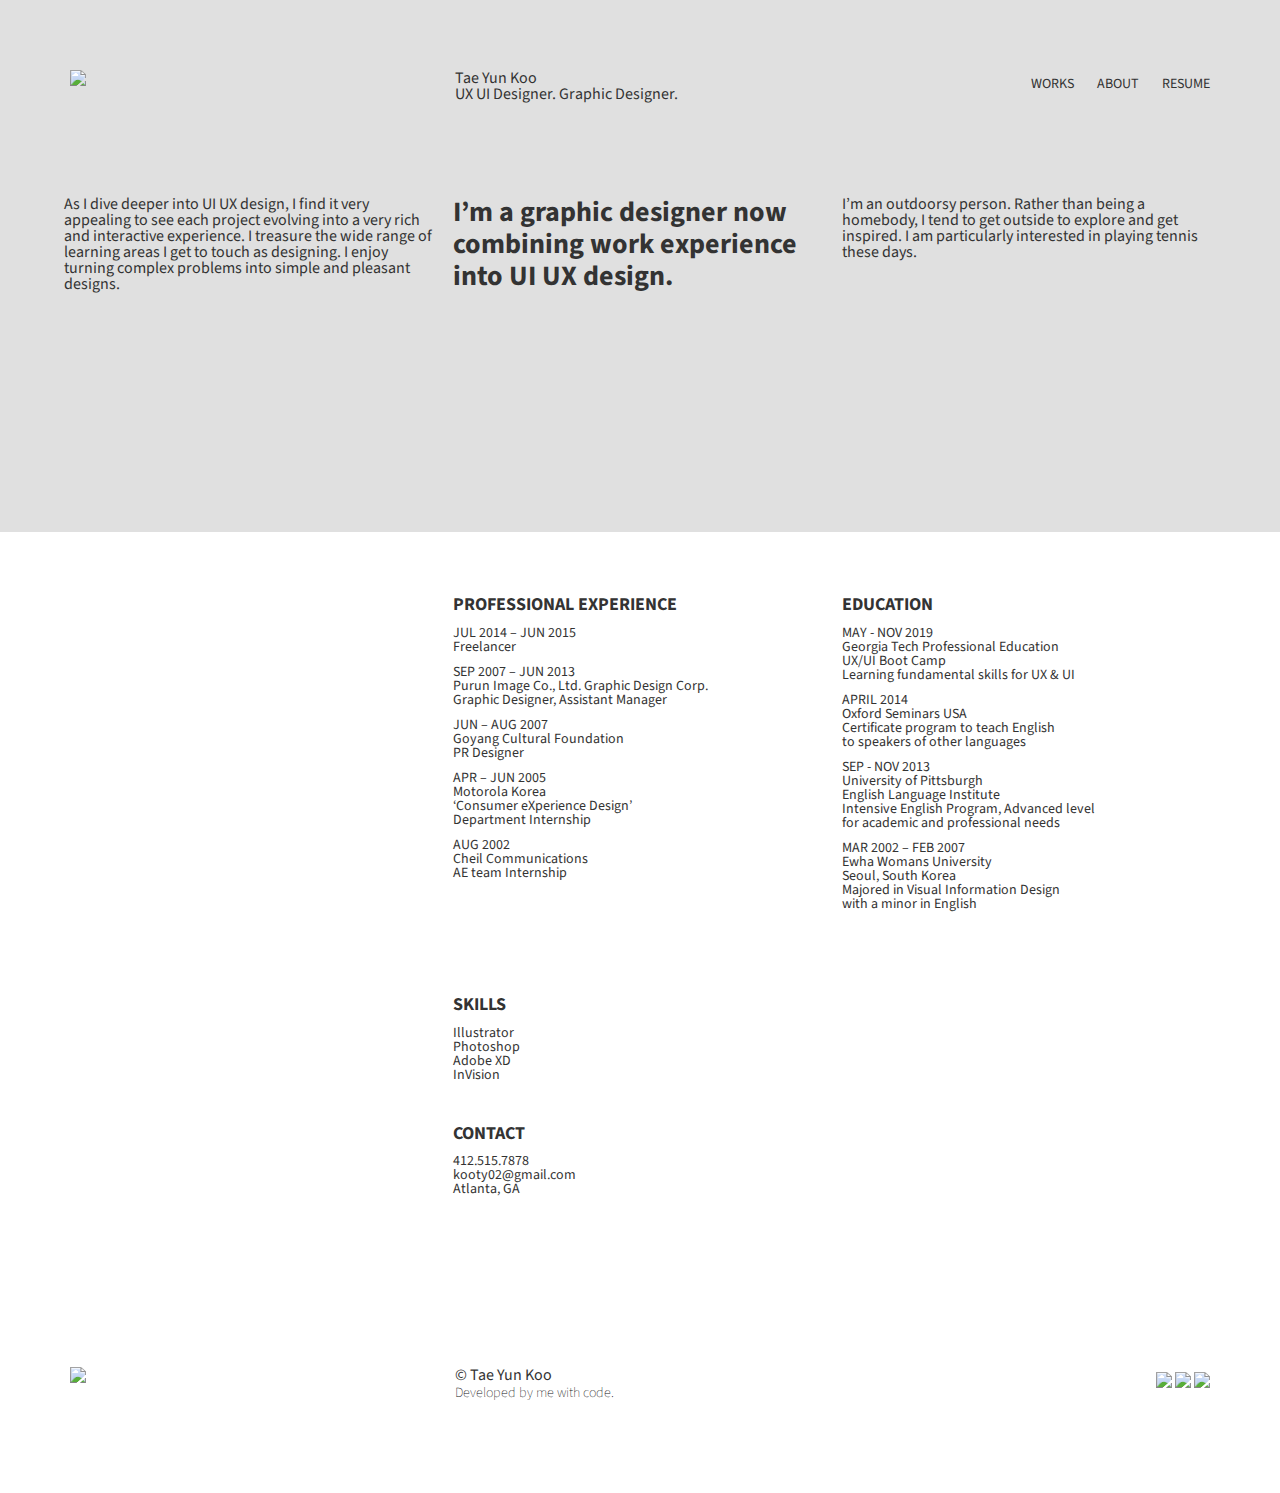
==== about.html @ f3b2bc81 "Add about page" ====
<!DOCTYPE html>
<html>
<meta name="viewport" content="width=device-width, initial-scale=1.0">

<head>
  <link rel="stylesheet" href="css/reset.css">
  <link href="https://fonts.googleapis.com/css?family=Source+Sans+Pro&display=swap" rel="stylesheet">
  <link href="css/style.css" rel="stylesheet" type="text/css">
  <title>Tae Yun Koo</title>
</head>

<body>
  <!--Background-->
  <div class="background"> </div>

  <!--Navigation Grid-->
  <section id="navigationGrid">
    <img id="logo" src="img/taeyunkoo_logo.png">
    <div id="name">
      Tae Yun Koo<br>
      UX UI Designer. Graphic Designer.
    </div>
    <div id="icons">
      <ul>
        <li><a class="cool-link" href="#works">WORKS</a></li>
        <li><a class="cool-link" href="#">ABOUT</a></li>
        <li><a class="cool-link" href="#">RESUME</a></li>
      </ul>
    </div>
    </div>
  </section>


  <!--About Me-->
  <section id="categoryGrid">
    <div id="empty" class="categoryGridArea">
    </div>
    <div id="role" class="categoryGridArea">
      <h1>I’m a graphic designer now combining work experience into UI UX design.</h1>
    </div>
    <div id="words1" class="categoryGridArea">
      <h3>As I dive deeper into UI UX design, I find it very appealing to see each project evolving into a very rich and
        interactive experience. I treasure the wide range of learning areas I get to touch as designing. I enjoy turning
        complex problems into simple and pleasant designs.</h3>
    </div>
    <div id="words2" class="categoryGridArea">
      <h3>I’m an outdoorsy person. Rather than being a homebody, I tend to get outside to explore and get inspired. I am
        particularly interested in playing tennis these days.</h3>
    </div>
    <div id="experience" class="categoryGridArea">
      <ul>
        <h2>PROFESSIONAL EXPERIENCE</h2>
        <li>JUL 2014 – JUN 2015<br>
          <h3>Freelancer</h3>
        </li>
        <li>SEP 2007 – JUN 2013<br>
          Purun Image Co., Ltd. Graphic Design Corp.<br>
          <h3>Graphic Designer, Assistant Manager</h3>
        </li>
        <li>JUN – AUG 2007<br>
          Goyang Cultural Foundation<br>
          <h3>PR Designer</h3>
        </li>
        <li>APR – JUN 2005<br>
          Motorola Korea<br>
          <h3>‘Consumer eXperience Design’<br>
            Department Internship</h3>
        </li>
        <li>AUG 2002<br>
          Cheil Communications<br>
          <h3>AE team Internship</h3>
        </li>
      </ul>
    </div>
    <div id="education" class="categoryGridArea">
      <ul>
        <h2>EDUCATION</h2>
        <li>MAY - NOV 2019<br>
          <h3>Georgia Tech Professional Education</h3>
          UX/UI Boot Camp<br>
          Learning fundamental skills for UX & UI
        </li>
        <li>APRIL 2014<br>
          <h3>Oxford Seminars USA</h3>
          Certificate program to teach English<br>
          to speakers of other languages
        </li>
        <li>SEP - NOV 2013<br>
          <h3>University of Pittsburgh<br>
            English Language Institute</h3>
          Intensive English Program, Advanced level<br>
          for academic and professional needs
        </li>
        <li>MAR 2002 – FEB 2007<br>
          <h3>Ewha Womans University</h3> Seoul, South Korea<br>
          Majored in Visual Information Design<br>
          with a minor in English
        </li>
      </ul>
    </div>
    <div id="skills" class="categoryGridArea">
      <ul>
        <h2>SKILLS</h2>
        <li>Illustrator<br>
          Photoshop<br>
          Adobe XD<br>
          InVision</li><br><br>
        <h2>CONTACT</h2>
        <li>412.515.7878</br>
          kooty02@gmail.com</br>
          Atlanta, GA</li</br>
        </ul>
        </div>
        </section>


<!--Footer-->
<section id="navigationGrid">
  <img id="logo" src="img/taeyunkoo_logo.png">
  <div id="name">
    © Tae Yun Koo<br>
    <h4>Developed by me with code.</h4>
  </div>
  <div id="icons">
    <ul>
      <li><img id="Linkedin" href="#" src="img/LinkedinLogo.png"></li>
      <li><img id="Indeed" href="#" src="img/IndeedLogo.png"></li>
      <li><img id="Email" shref="#" src="img/EmailLogo.png"></li>
    </ul>
  </div>
  </div>
</section>
</body>
</html>
---- css/style.css ----
body {
  font-family: 'Source Sans Pro', sans-serif;
  color: #333333;
}

/* Typography CSS */
p {
  font-size: 14px;
  color: #111;
}
#role p {
  font-size: 20px;
  line-height: 28px;
}
#words p {
  font-size: 16px;
  line-height: 20px;
}
h1 {
  font-size: 28px;
  font-weight: bolder;
  line-height: 32px;
}
h2 {
  font-size: 18px;
  font-weight: bolder;
}
h4 {
  font-size: 14px;
  line-height: 21px;
  font-weight: 200;
  color: #111;
}

.subHeading {
  margin: 0px 5.5%;
  height: 20px;
}

/* List Style */
ul {
  list-style-type: none;
  margin: 0;
  padding: 0;
}

li {
font-size: 14px;
margin: 0.8em 0;
}

/* Background */
.background {
  position: absolute;
  width: 100%;
  height: 532px;
  background-color: #E0E0E0;
  margin: -5.5% 0;
}

/* Navigation Grid */
#navigationGrid {
  position: relative;
  z-index: 50;
  display: flex;
  flex-direction: row;
  margin: 5.5% 5.5% 7.5% 5.5%;
  display: grid;
  grid-column-gap: 15px;
  grid-template-rows: 30px;
  grid-template-columns: 1fr 1fr 1fr;
  grid-template-areas:
  "logo name icons";
}
#logo {
  grid-area: logo;
  height: 30px;
}
#name {
  grid-area: name;
}
#icons {
  grid-area: icons;
  display: flex;
  justify-content: flex-end;
  align-items: center;
  list-style-type: none;
}
#icons li {
  text-decoration: none;
  cursor: pointer;
  display: inline-block;
  vertical-align: middle;
}

/* Links CSS */
.cool-link {
  display: inline-block;
  color: #333333;
  text-decoration: none;
  margin: 0px 0px 0px 20px;
}

.cool-link::after {
  content: '';
  display: block;
  width: 0;
  height: 1px;
  margin: 2px 0px 0px 0px;
  background: #333333;
  transition: width .3s;
}

.cool-link:hover::after {
  width: 100%;
  transition: width .3s;
}


/* Category Grid CSS */
#categoryGrid {
  position: relative;
  z-index: 100;
  margin: 0px 5%;
  display: grid;
  grid-column-gap: 15px;
  grid-template-rows: 400px 400px 300px;
  grid-template-columns: 1fr 1fr 1fr;
  grid-template-areas:
  "picture role words"
  "empty experience education"
  "empty skills contact";
}

#picture {
  grid-area: picture;
}
#role {
  grid-area: role;
}
#words {
  grid-area: words;
}
#empty {
  grid-area: empty;
}
#experience {
  grid-area: experience;
}
#education {
  grid-area: education;
}
#skills {
  grid-area: skills;
}
#contact {
  grid-area: contact;
}

.categoryGridArea {
  background-repeat: no-repeat;
  margin: 0px;
  display: grid;
  align-content: top;
}

.categoryGridArea2 {
  margin: 80px 0px 0px 0px;
  display: grid;
  align-content: top;
}

.categoryGridArea3 {
  margin: 0px 0px 0px -160px; 
  display: grid;
  align-content: end;
}

.categoryGridArea4 {
  background-repeat: no-repeat;
  margin: -90px 0px 0px 0px;
  display: grid;
  align-content: top;
}


/* Portfolio Elements */
.works {
  margin: 0px 5.5%;
}

.triangle {
  position: absolute;
  bottom: 72px;
  right: 0px;
  border-left: 40px;
  border-bottom: 40px;
  border-color: white transparent;
  border-style: solid;
  z-index: 50;
}

figure img {
  background-size: cover;
  width: 100%;
  float: left;
}


/* Portfolio Hover */
figure:hover {
	opacity: 1;
}
.hover01 figure img {
  object-fit: cover;
	filter: grayscale(80%);
	transition: .3s ease-in-out;
}
.hover01 figure:hover img {
	filter: grayscale(0);
}


/* Portfolio Grid */
#portfolio {
  object-fit: cover;
  position: relative;
  margin: 5.5%;
  display: grid;
  grid-column-gap: 20px;
  grid-template-rows: 360px 360px 360px 360px;
  grid-template-columns: 1fr 1fr 1fr;
  grid-template-areas:
  "bookcases bookcases bookcases"
  "bedroom bedroom bedroom"
  "desk couches couches"
  "desk patio patio";
}

#bookcases {
  grid-area: bookcases;
}
#couches {
  grid-area: couches;
}
#bedroom {
  grid-area: bedroom;
}
#desk {
  grid-area: desk;
}
#patio {
  grid-area: patio;
}

.portfolioGridArea {
  background-color: green;
  position: relative;
  cursor: pointer;
  display: grid;
  align-items: center;
  align-content: end;
  overflow: hidden;
  width: 100%;
  height: auto;
}

/* Heading Grid */
.headingGridArea {
  background-color: white;
  padding-top: 12px;
  display: grid;
  grid-column-gap: 15px;
  grid-template-rows: 60px;
  grid-template-columns: 1fr 1fr 1fr;
  grid-template-areas:
  "project details details";
}

#project {
  grid-area: project;
}

#details {
  grid-area: details;
  color: #b3b3b3;
}

/* Images */
#me {
  background-size: auto;
  opacity: 0.6;
  display: grid;
  max-width: 100%;
  height: auto;
  float: left;
  object-fit: cover;
  }

#whiteLine {
  display: inline-block;
  margin: -160px 0px 0px 0px; 
}


#blackLine {
  position: top-left;
  display: inline-block;
  margin: 20px 0px 0px -70px; 

}

#role img {
  position: top-left;
}

#finalWork img {
  background-size: auto;
  display: grid;
  max-width: 100%;
  height: auto;
}

/* Project Hero CSS */
#projectGrid {
  position: relative;
  top: 170px;
  z-index: 100;
  margin: 0px 5%;
  display: grid;
  grid-column-gap: 15px;
  grid-template-rows: 100px 150px 150px;
  grid-template-columns: 1fr 1fr 1fr;
  grid-template-areas:
  "projectSummary projectSummary projectSummary"
  "projectName myRole desktopImg"
  "time team desktopImg";
}

#projectName {
  grid-area: projectName;
}
#myRole {
  grid-area: myRole;
}
#time {
  grid-area: time;
}
#team {
  grid-area: team;
}
#projectSummary {
  grid-area: projectSummary;
}
#empty {
  grid-area: empty;
}
#desktopImg {
  grid-area: desktopImg;
}


.categoryGridArea {
  background-repeat: no-repeat;
  margin: 0px;
  display: grid;
  align-content: top;
}

.categoryGridArea5 {
  background-repeat: no-repeat;
  margin: 0px 0px 0px 0px;
  display: grid;
  align-content: center;
}

.categoryGridArea2 {
  margin: 80px 0px 0px 0px;
  display: grid;
  align-content: top;
}

.categoryGridArea3 {
  margin: 0px 0px 0px -160px; 
  display: grid;
  align-content: end;
}

/* 2nd Navigation Testing
#greyLine {
  border-bottom: solid 2px #F5F5F5;
  height: 80px;
  background-color: white;
  display: block;
}
 */


/* Footer */
.footer {
  position: absolute;
  display: flex;
  align-items: right;
  justify-content: flex-end;
  margin: 5.5%;
}

#footer img {
  cursor: pointer;
  text-decoration: none;
  margin: 0px 2px;
}

#Linkedin {
  height: 15px;
}
#Indeed {
  height: 18px;
}
#Email {
  height: 12px;
}


/* Responsive Code */
@media only screen and (max-width: 1600px) {
}

@media only screen and (max-width: 600px) {
  #words {
    margin: 5px;
  }
  #blackLine {
    margin: 0px -26px;
  }

  #name {
    display: none;
  }

  #navigationGrid {
    grid-template-rows: 30px;
    grid-template-columns: 1fr 1fr;
    grid-template-areas:
    "logo icons";
  }

  .hover01 figure img {
    object-fit: cover;
    width: 600px;
    height: auto;
    text-align: center;
  }

  #categoryGrid {
    grid-template-rows: 420px 240px 30px 20px 360px 390px 130px 300px;
    grid-template-columns: 1fr;
    grid-template-areas:
      "picture"
      "role"
      "words"
      "empty"
      "experience"
      "education"
      "skills"
      "contact";
  }

  #portfolio {
    grid-template-rows: 300px 300px 300px 300px 300px;
    grid-template-columns: 1fr;
    grid-template-areas:
      "bookcases"
      "bedroom"
      "couches"
      "desk"
      "patio";
  }

  #heading {
    grid-template-rows: 25px 60px;
    grid-template-columns: 1fr;
    grid-template-areas:
    "project"
    "details";
  }
  
#projectGrid {
  grid-template-rows: 300px 300px 300px 300px 300px 300px;
  grid-template-columns: 1fr;
  grid-template-areas:
    "projectName"
    "myRole"
    "time"
    "team"
    "projectSummary"
    "desktopImg";
}
}
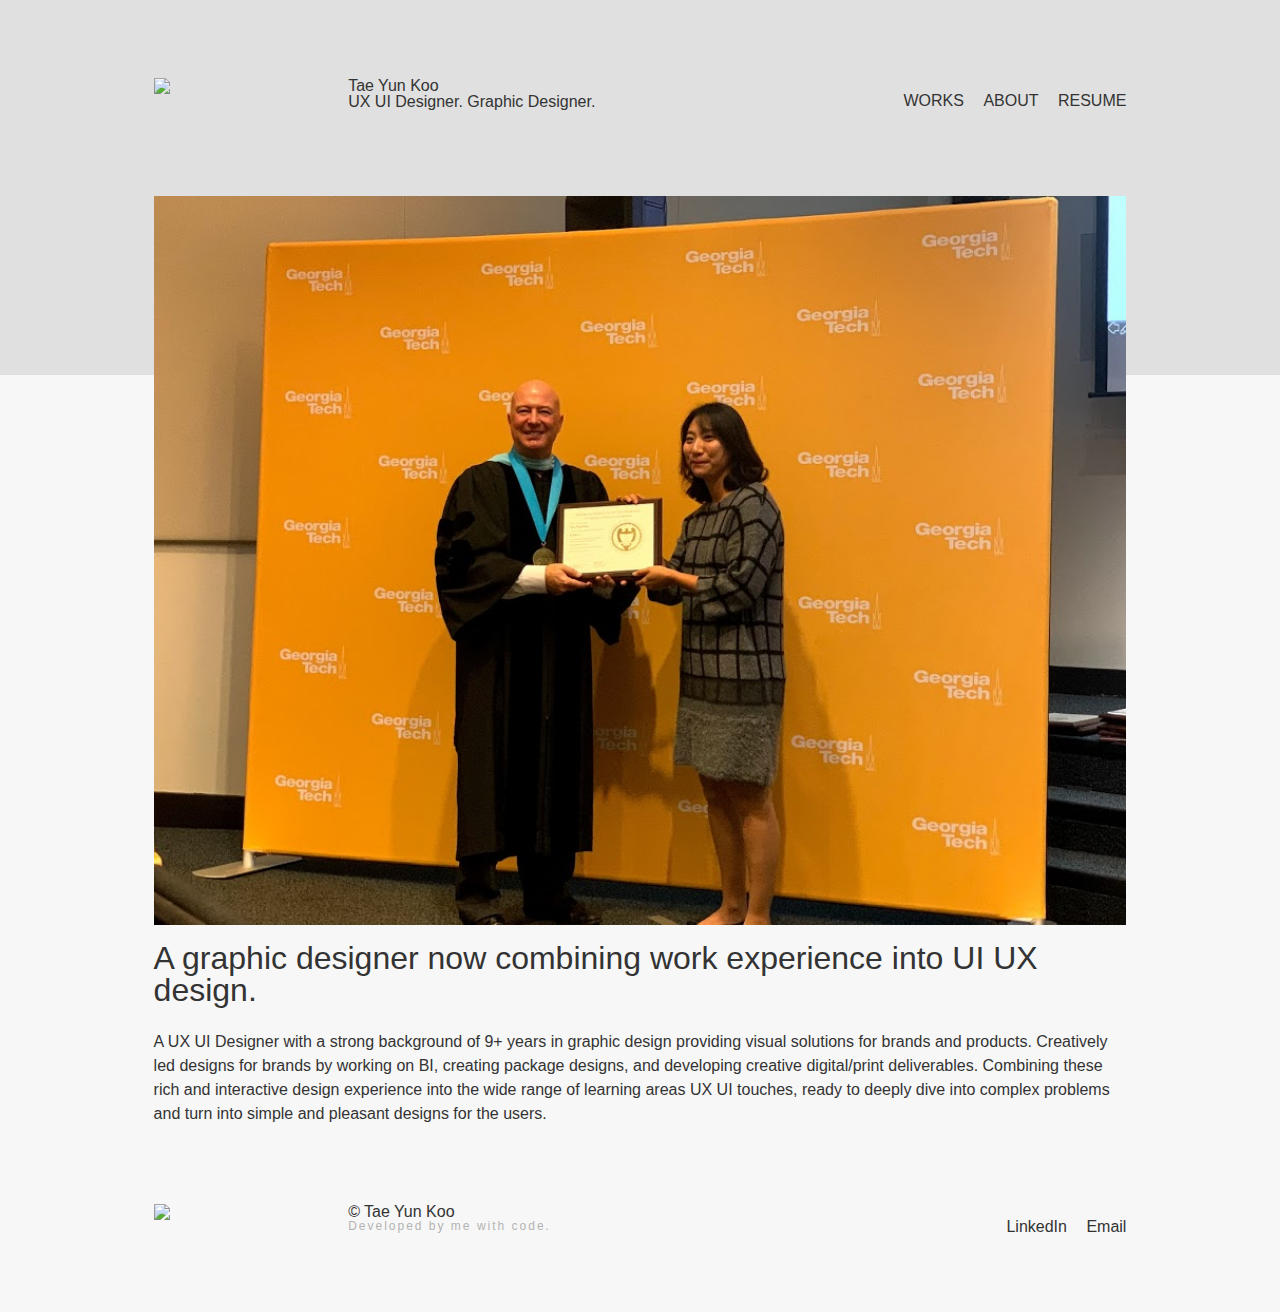
==== commit a1d9cf84: "Organize Links" ====
--- a/about.html
+++ b/about.html
@@ -13,9 +13,12 @@
   <!--Background-->
   <div class="background"> </div>
 
+
   <!--Navigation Grid-->
   <section id="navigationGrid">
-    <img id="logo" src="img/taeyunkoo_logo.png">
+    <div id="logo">
+      <a href="https://www.taeyunkoo.com"><img src="img/taeyunkoo_logo.png"></a>
+    </div>
     <div id="name">
       Tae Yun Koo<br>
       UX UI Designer. Graphic Designer.
@@ -23,15 +26,31 @@
     <div id="icons">
       <ul>
         <li><a class="cool-link" href="#works">WORKS</a></li>
-        <li><a class="cool-link" href="#">ABOUT</a></li>
-        <li><a class="cool-link" href="#">RESUME</a></li>
+        <li><a class="cool-link" a href="about.html">ABOUT</a></li>
+        <li><a class="cool-link" href="https://drive.google.com/open?id=1sV0Cu5BEU72kLgojVgL70eEJeLnuR9_R">RESUME</a>
+        </li>
       </ul>
-    </div>
     </div>
   </section>
 
 
-  <!--About Me-->
+  <!--About-->
+  <div class="aboutMe">
+    <div class="sectionText">
+      <img src="img/GeorgiaTech_grad1.jpg" style="width:100%">
+      <h1>A graphic designer now combining work experience into UI UX design.</h1><br>
+      A UX UI Designer with a strong background of 9+ years in graphic design providing visual solutions for brands
+      and
+      products. Creatively led designs for brands by working on BI, creating package
+      designs, and developing creative digital/print deliverables. Combining these rich and interactive design
+      experience into the wide range of learning areas UX UI touches, ready to deeply dive into complex problems and
+      turn into
+      simple and pleasant designs for the users.
+    </div>
+  </div>
+
+
+  <!--
   <section id="categoryGrid">
     <div id="empty" class="categoryGridArea">
     </div>
@@ -39,36 +58,36 @@
       <h1>I’m a graphic designer now combining work experience into UI UX design.</h1>
     </div>
     <div id="words1" class="categoryGridArea">
-      <h3>As I dive deeper into UI UX design, I find it very appealing to see each project evolving into a very rich and
+      <h4>As I dive deeper into UI UX design, I find it very appealing to see each project evolving into a very rich and
         interactive experience. I treasure the wide range of learning areas I get to touch as designing. I enjoy turning
-        complex problems into simple and pleasant designs.</h3>
+        complex problems into simple and pleasant designs.</h4>
     </div>
     <div id="words2" class="categoryGridArea">
-      <h3>I’m an outdoorsy person. Rather than being a homebody, I tend to get outside to explore and get inspired. I am
-        particularly interested in playing tennis these days.</h3>
+      <h4>I’m an outdoorsy person. Rather than being a homebody, I tend to get outside to explore and get inspired. I am
+        particularly interested in playing tennis these days.</h4>
     </div>
     <div id="experience" class="categoryGridArea">
       <ul>
         <h2>PROFESSIONAL EXPERIENCE</h2>
         <li>JUL 2014 – JUN 2015<br>
-          <h3>Freelancer</h3>
+          <h4>Freelancer</h4>
         </li>
-        <li>SEP 2007 – JUN 2013<br>
+        <li>SEP 2008 – JUN 2013<br>
           Purun Image Co., Ltd. Graphic Design Corp.<br>
-          <h3>Graphic Designer, Assistant Manager</h3>
+          <h4>Graphic Designer, Assistant Manager</h4>
         </li>
-        <li>JUN – AUG 2007<br>
+        <li>JUN – AUG 2008<br>
           Goyang Cultural Foundation<br>
-          <h3>PR Designer</h3>
+          <h4>PR Designer</h4>
         </li>
         <li>APR – JUN 2005<br>
           Motorola Korea<br>
-          <h3>‘Consumer eXperience Design’<br>
-            Department Internship</h3>
+          <h4>‘Consumer eXperience Design’<br>
+            Department Internship</h4>
         </li>
         <li>AUG 2002<br>
           Cheil Communications<br>
-          <h3>AE team Internship</h3>
+          <h4>AE team Internship</h4>
         </li>
       </ul>
     </div>
@@ -76,23 +95,23 @@
       <ul>
         <h2>EDUCATION</h2>
         <li>MAY - NOV 2019<br>
-          <h3>Georgia Tech Professional Education</h3>
+          <h4>Georgia Tech Professional Education</h4>
           UX/UI Boot Camp<br>
           Learning fundamental skills for UX & UI
         </li>
         <li>APRIL 2014<br>
-          <h3>Oxford Seminars USA</h3>
+          <h4>Oxford Seminars USA</h4>
           Certificate program to teach English<br>
           to speakers of other languages
         </li>
         <li>SEP - NOV 2013<br>
-          <h3>University of Pittsburgh<br>
-            English Language Institute</h3>
+          <h4>University of Pittsburgh<br>
+            English Language Institute</h4>
           Intensive English Program, Advanced level<br>
           for academic and professional needs
         </li>
-        <li>MAR 2002 – FEB 2007<br>
-          <h3>Ewha Womans University</h3> Seoul, South Korea<br>
+        <li>MAR 2002 – FEB 2008<br>
+          <h4>Ewha Womans University</h4> Seoul, South Korea<br>
           Majored in Visual Information Design<br>
           with a minor in English
         </li>
@@ -106,29 +125,31 @@
           Adobe XD<br>
           InVision</li><br><br>
         <h2>CONTACT</h2>
-        <li>412.515.7878</br>
-          kooty02@gmail.com</br>
-          Atlanta, GA</li</br>
-        </ul>
-        </div>
-        </section>
+        <li>412.515.8888<br>
+          kooty02@gmail.com<br>
+          Atlanta, GA
+        </li>
+      </ul>
+    </div>
+  </section>
+-->
 
 
-<!--Footer-->
-<section id="navigationGrid">
-  <img id="logo" src="img/taeyunkoo_logo.png">
-  <div id="name">
-    © Tae Yun Koo<br>
-    <h4>Developed by me with code.</h4>
-  </div>
-  <div id="icons">
-    <ul>
-      <li><img id="Linkedin" href="#" src="img/LinkedinLogo.png"></li>
-      <li><img id="Indeed" href="#" src="img/IndeedLogo.png"></li>
-      <li><img id="Email" shref="#" src="img/EmailLogo.png"></li>
-    </ul>
-  </div>
-  </div>
-</section>
-</body>
+  <!--Footer-->
+  <section id="navigationGrid">
+    <div id="logo">
+      <a href="https://www.taeyunkoo.com"><img src="img/taeyunkoo_logo.png"></a>
+    </div>
+    <div id="name">
+      © Tae Yun Koo<br>
+      <h5>Developed by me with code.</h5>
+    </div>
+    <div id="icons">
+      <ul>
+        <li><a class="cool-link" href="https://www.linkedin.com/in/tae-yun-koo-7aa41a168/">LinkedIn</a></li>
+        <li><a class="cool-link" href="mailto:kooty02@gmail.com">Email</a></li>
+      </ul>
+    </div>
+  </section>
+
 </html>--- a/css/style.css
+++ b/css/style.css
@@ -1,40 +1,76 @@
 body {
-  font-family: 'Source Sans Pro', sans-serif;
+  font-family: 'Barlow', sans-serif;
   color: #333333;
+  margin: 0% 12%;
+  background-color: #F7F7F7;
 }
 
 /* Typography CSS */
-p {
-  font-size: 14px;
-  color: #111;
-}
-#role p {
-  font-size: 20px;
-  line-height: 28px;
-}
-#words p {
-  font-size: 16px;
-  line-height: 20px;
-}
 h1 {
+  font-size: 32px;
+  font-weight: 300;
+  line-height: 32px;
+}
+h2 {
+  color: #b3b3b3;
   font-size: 28px;
-  font-weight: bolder;
-  line-height: 32px;
-}
-h2 {
-  font-size: 18px;
-  font-weight: bolder;
+  font-weight: 300;
+  line-height: 38px;
+}
+h3 {
+  font-size: 17px;
+  font-weight: 400;
+  line-height: 24px;
+  margin: 0%;
 }
 h4 {
   font-size: 14px;
-  line-height: 21px;
-  font-weight: 200;
-  color: #111;
-}
-
+  font-weight: 400;
+  line-height: 18px;
+}
+h5 {
+  color: #b3b3b3;
+  font-size: 12px;
+  font-weight: 500;
+  letter-spacing: 2px;
+}
+h6 {
+  font-size: 12px;
+  font-weight: 500;
+  letter-spacing: 2px;
+}
 .subHeading {
-  margin: 0px 5.5%;
-  height: 20px;
+  position: relative;
+  margin: 8% 0%;
+  padding: 0px 10px;
+}
+
+.projectTitle {
+  font-size: 52px;
+  font-weight: 400;
+  letter-spacing: 2px;
+  line-height: 54px;
+  text-align: left;
+}
+.projectTitleSmall {
+  font-size: 42px;
+  font-weight: 300;
+  letter-spacing: 2px;
+  line-height: 44px;
+  text-align: left;
+}
+.projectCategory {
+  font-size: 16px;
+  font-weight: 400;
+  letter-spacing: 2px;
+  margin: 2% 0%;
+  text-align: left;
+}
+
+/* Line */
+hr.line {
+  border: 2px solid #333333;
+  margin: 6% 0%;
 }
 
 /* List Style */
@@ -45,36 +81,77 @@
 }
 
 li {
-font-size: 14px;
-margin: 0.8em 0;
+margin: 15px 0;
 }
 
 /* Background */
 .background {
   position: absolute;
   width: 100%;
-  height: 532px;
+  height: 400px;
   background-color: #E0E0E0;
-  margin: -5.5% 0;
+  margin: -8% -12%;
+}
+
+/* About Me */
+.aboutMe {
+position: relative;
 }
 
 /* Navigation Grid */
+/*
+ul.topnav {
+  position: relative;
+  z-index: 50;
+  margin: 12% 12%;
+  list-style-type: none;
+  margin: 0;
+  padding: 0;
+  overflow: hidden;
+  background-color: #333;
+}
+
+ul.topnav li {
+  float: left;
+  display: block;
+  text-align: center;
+  text-decoration: none;
+}
+
+ul.topnav li a {
+  display: block;
+  text-align: center;
+  padding: 0px 0px 0px 16px;
+  text-decoration: none;
+}
+
+ul.topnav li a:hover:not(.active) {background-color: #111;}
+
+
+ul.topnav li.right {
+  float: right;
+}
+
+#logo {
+  height: 30px;
+}
+*/
+
+
 #navigationGrid {
   position: relative;
   z-index: 50;
   display: flex;
   flex-direction: row;
-  margin: 5.5% 5.5% 7.5% 5.5%;
-  display: grid;
-  grid-column-gap: 15px;
+  margin: 8% 0%;
+  display: grid;
   grid-template-rows: 30px;
-  grid-template-columns: 1fr 1fr 1fr;
+  grid-template-columns: 1fr 2fr 2fr;
   grid-template-areas:
   "logo name icons";
 }
 #logo {
   grid-area: logo;
-  height: 30px;
 }
 #name {
   grid-area: name;
@@ -83,22 +160,27 @@
   grid-area: icons;
   display: flex;
   justify-content: flex-end;
-  align-items: center;
+  align-items: baseline;
   list-style-type: none;
 }
 #icons li {
   text-decoration: none;
   cursor: pointer;
   display: inline-block;
-  vertical-align: middle;
-}
+  vertical-align: bottom;
+}
+
+#logo img {
+  height: 30px;
+}
+
 
 /* Links CSS */
 .cool-link {
   display: inline-block;
   color: #333333;
   text-decoration: none;
-  margin: 0px 0px 0px 20px;
+  margin: 0px 0px 0px 15px;
 }
 
 .cool-link::after {
@@ -123,13 +205,14 @@
   z-index: 100;
   margin: 0px 5%;
   display: grid;
-  grid-column-gap: 15px;
-  grid-template-rows: 400px 400px 300px;
+  grid-column-gap: 25px;
+  grid-template-rows: 120px 240px 200px 200px;
   grid-template-columns: 1fr 1fr 1fr;
   grid-template-areas:
-  "picture role words"
-  "empty experience education"
-  "empty skills contact";
+  "empty role role"
+  "empty words1 words2"
+  "experience education skills"
+  "experience education skills";
 }
 
 #picture {
@@ -138,8 +221,13 @@
 #role {
   grid-area: role;
 }
-#words {
-  grid-area: words;
+#words1 {
+  grid-area: words1;
+  line-height: 24px;
+}
+#words2 {
+  grid-area: words2;
+  line-height: 24px;
 }
 #empty {
   grid-area: empty;
@@ -186,89 +274,121 @@
 
 /* Portfolio Elements */
 .works {
-  margin: 0px 5.5%;
+  position: relative;
+  z-index: 100;
 }
 
 .triangle {
   position: absolute;
-  bottom: 72px;
+  bottom: 68px;
   right: 0px;
-  border-left: 40px;
-  border-bottom: 40px;
+  border-left: 30px;
+  border-bottom: 30px;
   border-color: white transparent;
   border-style: solid;
   z-index: 50;
 }
 
-figure img {
-  background-size: cover;
-  width: 100%;
-  float: left;
-}
-
 
 /* Portfolio Hover */
+figure {
+  margin: 0% 0% 30px 0%;
+  padding: 0px 10px;
+}
+
 figure:hover {
 	opacity: 1;
 }
 .hover01 figure img {
+  opacity: 1;
   object-fit: cover;
 	filter: grayscale(80%);
 	transition: .3s ease-in-out;
 }
 .hover01 figure:hover img {
+  opacity: 1;
 	filter: grayscale(0);
 }
 
 
 /* Portfolio Grid */
 #portfolio {
-  object-fit: cover;
-  position: relative;
-  margin: 5.5%;
-  display: grid;
-  grid-column-gap: 20px;
-  grid-template-rows: 360px 360px 360px 360px;
+  position: relative;
+  display: grid;
+  grid-gap: 20px;
+  grid-template-rows: 260px 260px 260px;
   grid-template-columns: 1fr 1fr 1fr;
   grid-template-areas:
-  "bookcases bookcases bookcases"
-  "bedroom bedroom bedroom"
   "desk couches couches"
-  "desk patio patio";
+  "desk bookcases bookcases"
+  "bedroom bedroom patio";
 }
 
 #bookcases {
   grid-area: bookcases;
+  color: #F7513E;
 }
 #couches {
   grid-area: couches;
 }
 #bedroom {
   grid-area: bedroom;
+  color: #A4B7D1;
 }
 #desk {
   grid-area: desk;
+  color: #45A6B9;
 }
 #patio {
   grid-area: patio;
-}
-
+  color: #253623;
+}
+/*
 .portfolioGridArea {
-  background-color: green;
+  background-color: gray;
   position: relative;
   cursor: pointer;
   display: grid;
-  align-items: center;
+  object-fit: cover;
+  width: 100%;
+  align-items: baseline;
   align-content: end;
   overflow: hidden;
-  width: 100%;
-  height: auto;
-}
+  float: left;
+}
+*/
+
+.portfolioGridArea {
+  background-color: gray;
+  cursor: pointer;
+  overflow: hidden;
+}
+
+#portfolio2 {
+  position: relative;
+}
+
+/* Graphic Design */
+* {
+  box-sizing: border-box;
+}
+ 
+.graphicPortfolio {
+  float: left;
+  width: 33.33%;
+}
+
+.graphicWorks::after {
+  content: "";
+  clear: both;
+  display: table;
+}
+
 
 /* Heading Grid */
 .headingGridArea {
   background-color: white;
-  padding-top: 12px;
+  padding-top: 8px;
   display: grid;
   grid-column-gap: 15px;
   grid-template-rows: 60px;
@@ -283,7 +403,6 @@
 
 #details {
   grid-area: details;
-  color: #b3b3b3;
 }
 
 /* Images */
@@ -299,15 +418,11 @@
 
 #whiteLine {
   display: inline-block;
-  margin: -160px 0px 0px 0px; 
-}
-
-
-#blackLine {
-  position: top-left;
-  display: inline-block;
-  margin: 20px 0px 0px -70px; 
-
+}
+
+
+#smallblackline {
+  width: 20px;
 }
 
 #role img {
@@ -317,92 +432,18 @@
 #finalWork img {
   background-size: auto;
   display: grid;
-  max-width: 100%;
+  width: 100%;
   height: auto;
 }
 
-/* Project Hero CSS */
-#projectGrid {
-  position: relative;
-  top: 170px;
-  z-index: 100;
-  margin: 0px 5%;
-  display: grid;
-  grid-column-gap: 15px;
-  grid-template-rows: 100px 150px 150px;
-  grid-template-columns: 1fr 1fr 1fr;
-  grid-template-areas:
-  "projectSummary projectSummary projectSummary"
-  "projectName myRole desktopImg"
-  "time team desktopImg";
-}
-
-#projectName {
-  grid-area: projectName;
-}
-#myRole {
-  grid-area: myRole;
-}
-#time {
-  grid-area: time;
-}
-#team {
-  grid-area: team;
-}
-#projectSummary {
-  grid-area: projectSummary;
-}
-#empty {
-  grid-area: empty;
-}
-#desktopImg {
-  grid-area: desktopImg;
-}
-
-
-.categoryGridArea {
-  background-repeat: no-repeat;
-  margin: 0px;
-  display: grid;
-  align-content: top;
-}
-
-.categoryGridArea5 {
-  background-repeat: no-repeat;
-  margin: 0px 0px 0px 0px;
-  display: grid;
-  align-content: center;
-}
-
-.categoryGridArea2 {
-  margin: 80px 0px 0px 0px;
-  display: grid;
-  align-content: top;
-}
-
-.categoryGridArea3 {
-  margin: 0px 0px 0px -160px; 
-  display: grid;
-  align-content: end;
-}
-
-/* 2nd Navigation Testing
-#greyLine {
-  border-bottom: solid 2px #F5F5F5;
-  height: 80px;
-  background-color: white;
-  display: block;
-}
- */
 
 
 /* Footer */
 .footer {
-  position: absolute;
+  position: relative;
   display: flex;
   align-items: right;
   justify-content: flex-end;
-  margin: 5.5%;
 }
 
 #footer img {
@@ -422,15 +463,239 @@
 }
 
 
+/* Project Hero CSS */
+#projectGrid {
+  position: relative;
+  z-index: 100;
+  margin: 0px 5%;
+  display: grid;
+  grid-column-gap: 15px;
+  grid-template-rows: 180px 150px 150px;
+  grid-template-columns: 1fr 1fr 1fr;
+  grid-template-areas:
+  "projectSummary projectSummary projectSummary"
+  "projectName myRole desktopImg"
+  "time team desktopImg";
+}
+
+#projectName {
+  grid-area: projectName;
+}
+#myRole {
+  grid-area: myRole;
+}
+#time {
+  grid-area: time;
+}
+#team {
+  grid-area: team;
+}
+#projectSummary {
+  grid-area: projectSummary;
+}
+#empty {
+  grid-area: empty;
+}
+#desktopImg {
+  grid-area: desktopImg;
+}
+
+
+.categoryGridArea {
+  background-repeat: no-repeat;
+  margin: 0px;
+  display: grid;
+  align-content: top;
+}
+
+.categoryGridArea5 {
+  background-repeat: no-repeat;
+  margin: 0px 0px 0px 0px;
+  display: grid;
+  align-content: center;
+}
+
+.categoryGridArea2 {
+  margin: 80px 0px 0px 0px;
+  display: grid;
+  align-content: top;
+}
+
+.categoryGridArea3 {
+  margin: 0px 0px 0px -160px; 
+  display: grid;
+  align-content: end;
+}
+
+
+ /* Case Study Grid */
+#caseGrid {
+  display: grid;
+  position: relative;
+  margin: 6% 0%;
+  grid-gap: 40px;
+  grid-template-rows: 200px;
+  grid-template-columns: 2fr 1fr;
+  grid-template-areas:
+  "overview1 overview2";
+}
+
+#overview1 {
+  grid-area: overview1;
+}
+#overview2 {
+  grid-area: overview2; 
+}
+
+.caseGridArea {
+  background-position: center;
+  background-size: 100%;
+  background-repeat: no-repeat;
+  display: grid;
+}
+
+
+/* Project Text */
+.caseInfo {
+  display: grid;
+  position: relative;
+}
+.sectionTitle {
+  color: #b3b3b3;
+  font-size: 12px;
+  font-weight: 500;
+  letter-spacing: 2px;
+  margin-bottom: 12px;
+  display: inline-block;
+}
+
+.sectionText {
+  font-size: 16px;
+  font-weight: 400;
+  line-height: 24px;
+  margin-bottom: 40px;
+
+}
+
+.sectionText li {
+  list-style-type: none;
+}
+
+.sectionText img {
+  margin-top: 10px;
+  margin-bottom: 10px;
+
+}
+
+/*
+#caseBorder {
+  margin-top: 10px;
+  margin-bottom: 10px;
+  border: 1px solid #b3b3b3;
+}
+*/
+
+#caseShadow {
+  margin-top: 10px;
+  margin-bottom: 10px;
+  /*border: 1px solid #b3b3b3;*/
+  box-shadow: 5px 5px 15px rgba(0, 0, 0, 0.2);
+}
+
+.under {
+  left: 0px;
+  top: 0px;
+  z-index: 1;
+}
+
+.over {
+  position: relative;
+  left: 0px;
+  top: -297px;
+  z-index: 2;
+}
+
+.under img {
+display: block;
+margin-left: auto;
+margin-right: auto;
+}
+
+.over img {
+display: block;
+margin-left: auto;
+margin-right: auto;
+}
+
+.flow iframe {
+  top: 297px;
+  display: block;
+  margin-left: auto;
+  margin-right: auto;
+  }
+
+
+.grid-container {
+  display: grid;
+  grid-template-columns: 1fr 1fr 1fr;
+  grid-template-rows: 130px;
+  grid-gap: 10px;
+  margin-top: 10px;
+  grid-template-areas:
+  "item1 item2 item3";
+}
+
+.grid-container > div {
+  padding: 12px;
+  background-color: #b3b3b3;
+  margin-bottom: 12px;
+}
+
+.grid-container2 {
+  display: grid;
+  grid-template-columns: 1fr 1fr;
+  grid-template-rows: 200px;
+  grid-gap: 20px;
+  margin-top: 10px;
+  grid-template-areas:
+  "box1 box2";
+}
+
+.grid-container2 > div {
+  margin-bottom: 12px;
+  object-fit: cover;
+  box-align: center;
+}
+
+* {
+  box-sizing: border-box;
+}
+
+.row {
+  margin-top: 10px;
+}
+.column {
+  float: left;
+  width: 50%;
+  display: inline-block;
+}
+
+.column li {
+  padding-left: 15px;
+}
+
+.row::after {
+  content: "";
+  clear: both;
+  display: table;
+}
+
 /* Responsive Code */
-@media only screen and (max-width: 1600px) {
-}
-
-@media only screen and (max-width: 600px) {
+@media only screen and (max-width: 700px) {
   #words {
     margin: 5px;
   }
-  #blackLine {
+  #smallblackline {
     margin: 0px -26px;
   }
 
@@ -438,53 +703,51 @@
     display: none;
   }
 
+  /*
+  ul.topnav li.right, 
+  ul.topnav li {float: none;}
+*/
   #navigationGrid {
     grid-template-rows: 30px;
-    grid-template-columns: 1fr 1fr;
+    grid-template-columns: 1fr 2fr;
     grid-template-areas:
     "logo icons";
   }
 
-  .hover01 figure img {
-    object-fit: cover;
-    width: 600px;
-    height: auto;
-    text-align: center;
-  }
-
   #categoryGrid {
-    grid-template-rows: 420px 240px 30px 20px 360px 390px 130px 300px;
+    grid-template-rows: 420px 240px 30px 20px 360px 390px;
     grid-template-columns: 1fr;
     grid-template-areas:
-      "picture"
       "role"
-      "words"
-      "empty"
+      "words1"
+      "words2"
       "experience"
       "education"
-      "skills"
-      "contact";
+      "skills";
   }
 
   #portfolio {
-    grid-template-rows: 300px 300px 300px 300px 300px;
+    overflow: hidden;
+    object-fit: contain;
+    height: auto;
+    position: relative;
+    width: 100%;
+    display: grid;
+    grid-row-gap: 20px;
+    grid-template-rows: 170px 170px 170px 170px 170px;
     grid-template-columns: 1fr;
     grid-template-areas:
+      "desk"
+      "couches"
       "bookcases"
       "bedroom"
-      "couches"
-      "desk"
       "patio";
   }
 
-  #heading {
-    grid-template-rows: 25px 60px;
-    grid-template-columns: 1fr;
-    grid-template-areas:
-    "project"
-    "details";
-  }
-  
+.responsive {
+  width: 100%;
+}  
+
 #projectGrid {
   grid-template-rows: 300px 300px 300px 300px 300px 300px;
   grid-template-columns: 1fr;
@@ -496,4 +759,47 @@
     "projectSummary"
     "desktopImg";
 }
-}+
+#caseGrid {
+  grid-template-rows: 160px 180px;
+  grid-template-columns: 1fr;
+  grid-template-areas:
+  "overview1"
+  "overview2";
+}
+
+.grid-container {
+  display: grid;
+  grid-template-columns: 1fr;
+  grid-template-rows: 75px;
+  grid-gap: 10px;
+  grid-template-areas:
+  "item1"
+  "item2"
+  "item3";
+}
+
+.grid-container2 {
+  display: grid;
+  grid-template-columns: 1fr;
+  grid-template-rows: 250px;
+  grid-gap: 20px;
+  margin-top: 10px;
+  grid-template-areas:
+  "box1"
+  "box2";
+}
+
+.column {
+  width: 100%;
+}
+
+.column li {
+  padding-left: 0px;
+}
+
+.graphicPortfolio {
+  width: 50%;
+}
+
+}
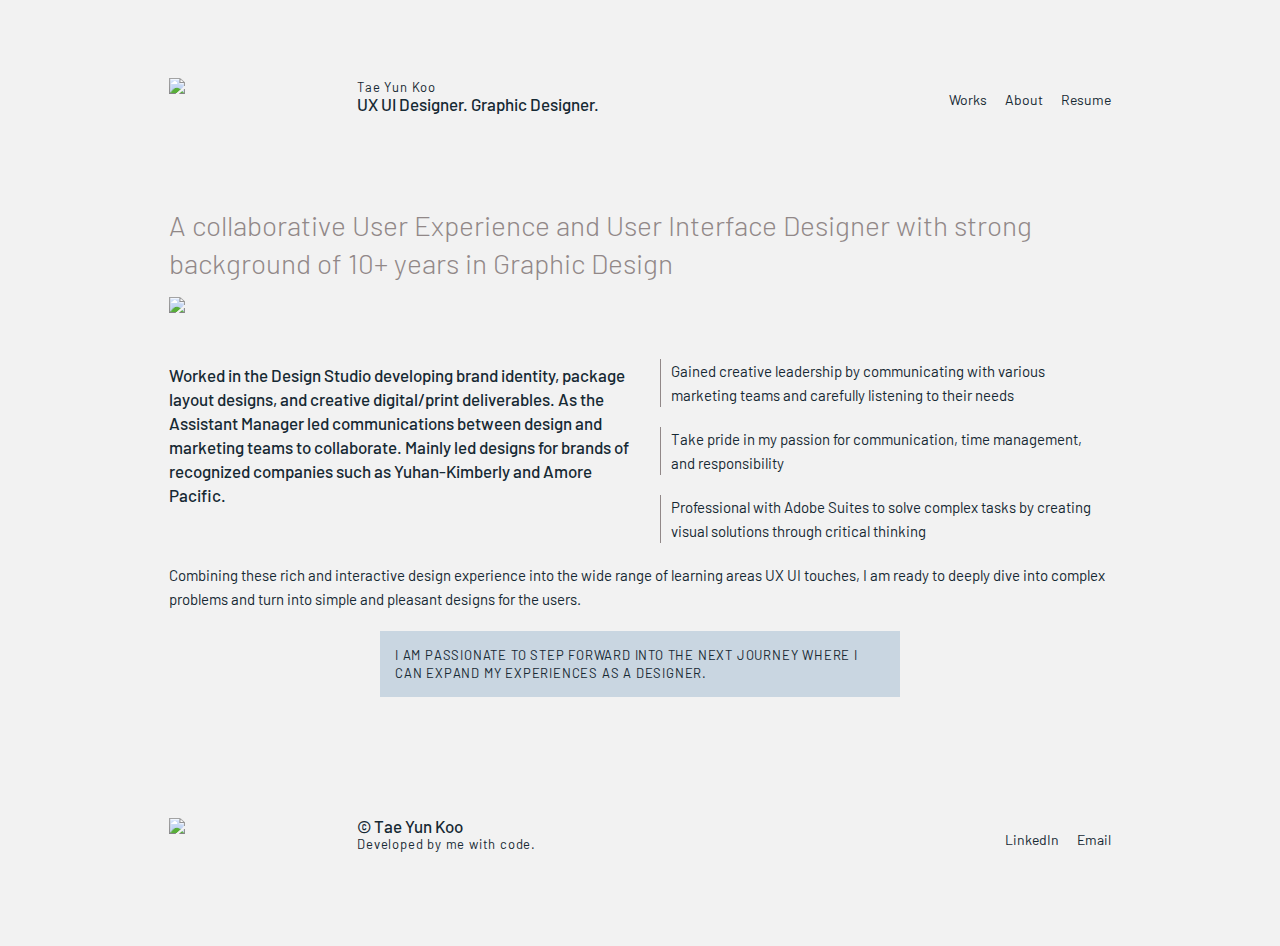
==== commit 361cd8b6: "Adjust padding" ====
--- a/about.html
+++ b/about.html
@@ -4,14 +4,12 @@
 
 <head>
   <link rel="stylesheet" href="css/reset.css">
-  <link href="https://fonts.googleapis.com/css?family=Source+Sans+Pro&display=swap" rel="stylesheet">
+  <link href="https://fonts.googleapis.com/css?family=Barlow:300,400,500,600,700&display=swap" rel="stylesheet">
   <link href="css/style.css" rel="stylesheet" type="text/css">
-  <title>Tae Yun Koo</title>
+  <title>Tae Yun Koo_About</title>
 </head>
 
 <body>
-  <!--Background-->
-  <div class="background"> </div>
 
 
   <!--Navigation Grid-->
@@ -20,14 +18,14 @@
       <a href="https://www.taeyunkoo.com"><img src="img/taeyunkoo_logo.png"></a>
     </div>
     <div id="name">
-      Tae Yun Koo<br>
-      UX UI Designer. Graphic Designer.
+      <h4>Tae Yun Koo</h4>
+      <h3>UX UI Designer. Graphic Designer.</h3>
     </div>
     <div id="icons">
       <ul>
-        <li><a class="cool-link" href="#works">WORKS</a></li>
-        <li><a class="cool-link" a href="about.html">ABOUT</a></li>
-        <li><a class="cool-link" href="https://drive.google.com/open?id=1sV0Cu5BEU72kLgojVgL70eEJeLnuR9_R">RESUME</a>
+        <li><a class="cool-link" href="index.html">Works</a></li>
+        <li><a class="cool-link" a href="about.html">About</a></li>
+        <li><a class="cool-link" href="https://drive.google.com/open?id=1mR6D3H1BlQ5SSF8rZY2Lzn8jjVgqDoB5">Resume</a>
         </li>
       </ul>
     </div>
@@ -35,104 +33,46 @@
 
 
   <!--About-->
-  <div class="aboutMe">
-    <div class="sectionText">
-      <img src="img/GeorgiaTech_grad1.jpg" style="width:100%">
-      <h1>A graphic designer now combining work experience into UI UX design.</h1><br>
-      A UX UI Designer with a strong background of 9+ years in graphic design providing visual solutions for brands
-      and
-      products. Creatively led designs for brands by working on BI, creating package
-      designs, and developing creative digital/print deliverables. Combining these rich and interactive design
-      experience into the wide range of learning areas UX UI touches, ready to deeply dive into complex problems and
-      turn into
-      simple and pleasant designs for the users.
+  <div class="sectionText">
+    <h2>A collaborative User Experience and User Interface Designer with strong background of 10+ years in Graphic
+      Design
+    </h2>
+    <img src="img/GeorgiaTech_grad1.png" style="width:100%">
+
+    <div class="row">
+      <div class="column">
+        <br>
+        <h3>
+          Worked in the Design Studio developing brand identity, package layout designs, and
+          creative digital/print deliverables. As the Assistant Manager led communications
+          between design and marketing teams to collaborate. Mainly led designs for brands of
+          recognized companies such as Yuhan-Kimberly and Amore Pacific.
+      </div>
+      </h3>
+      <div class="column">
+        <div>Gained creative leadership by communicating with various marketing teams and carefully listening to their
+          needs
+        </div>
+        <div>Take pride in my passion for communication, time management, and responsibility
+        </div>
+        <div>Professional with Adobe Suites to solve complex tasks by creating visual solutions through critical
+          thinking
+        </div>
+      </div>
     </div>
+
+    Combining these rich and interactive design experience into the wide range of learning areas UX UI touches,
+    I am ready to deeply dive into complex problems and turn into simple and pleasant designs for the users.
+
+    <div class="grid-container">
+      <div>
+        <h4>I AM PASSIONATE TO STEP FORWARD INTO THE NEXT JOURNEY WHERE I CAN EXPAND MY EXPERIENCES AS A DESIGNER.
+        </h4>
+      </div>
+    </div>
+    <br>
+
   </div>
-
-
-  <!--
-  <section id="categoryGrid">
-    <div id="empty" class="categoryGridArea">
-    </div>
-    <div id="role" class="categoryGridArea">
-      <h1>I’m a graphic designer now combining work experience into UI UX design.</h1>
-    </div>
-    <div id="words1" class="categoryGridArea">
-      <h4>As I dive deeper into UI UX design, I find it very appealing to see each project evolving into a very rich and
-        interactive experience. I treasure the wide range of learning areas I get to touch as designing. I enjoy turning
-        complex problems into simple and pleasant designs.</h4>
-    </div>
-    <div id="words2" class="categoryGridArea">
-      <h4>I’m an outdoorsy person. Rather than being a homebody, I tend to get outside to explore and get inspired. I am
-        particularly interested in playing tennis these days.</h4>
-    </div>
-    <div id="experience" class="categoryGridArea">
-      <ul>
-        <h2>PROFESSIONAL EXPERIENCE</h2>
-        <li>JUL 2014 – JUN 2015<br>
-          <h4>Freelancer</h4>
-        </li>
-        <li>SEP 2008 – JUN 2013<br>
-          Purun Image Co., Ltd. Graphic Design Corp.<br>
-          <h4>Graphic Designer, Assistant Manager</h4>
-        </li>
-        <li>JUN – AUG 2008<br>
-          Goyang Cultural Foundation<br>
-          <h4>PR Designer</h4>
-        </li>
-        <li>APR – JUN 2005<br>
-          Motorola Korea<br>
-          <h4>‘Consumer eXperience Design’<br>
-            Department Internship</h4>
-        </li>
-        <li>AUG 2002<br>
-          Cheil Communications<br>
-          <h4>AE team Internship</h4>
-        </li>
-      </ul>
-    </div>
-    <div id="education" class="categoryGridArea">
-      <ul>
-        <h2>EDUCATION</h2>
-        <li>MAY - NOV 2019<br>
-          <h4>Georgia Tech Professional Education</h4>
-          UX/UI Boot Camp<br>
-          Learning fundamental skills for UX & UI
-        </li>
-        <li>APRIL 2014<br>
-          <h4>Oxford Seminars USA</h4>
-          Certificate program to teach English<br>
-          to speakers of other languages
-        </li>
-        <li>SEP - NOV 2013<br>
-          <h4>University of Pittsburgh<br>
-            English Language Institute</h4>
-          Intensive English Program, Advanced level<br>
-          for academic and professional needs
-        </li>
-        <li>MAR 2002 – FEB 2008<br>
-          <h4>Ewha Womans University</h4> Seoul, South Korea<br>
-          Majored in Visual Information Design<br>
-          with a minor in English
-        </li>
-      </ul>
-    </div>
-    <div id="skills" class="categoryGridArea">
-      <ul>
-        <h2>SKILLS</h2>
-        <li>Illustrator<br>
-          Photoshop<br>
-          Adobe XD<br>
-          InVision</li><br><br>
-        <h2>CONTACT</h2>
-        <li>412.515.8888<br>
-          kooty02@gmail.com<br>
-          Atlanta, GA
-        </li>
-      </ul>
-    </div>
-  </section>
--->
 
 
   <!--Footer-->
@@ -141,8 +81,8 @@
       <a href="https://www.taeyunkoo.com"><img src="img/taeyunkoo_logo.png"></a>
     </div>
     <div id="name">
-      © Tae Yun Koo<br>
-      <h5>Developed by me with code.</h5>
+      <h3>© Tae Yun Koo</h3>
+      <h4>Developed by me with code.</h4>
     </div>
     <div id="icons">
       <ul>
--- a/css/style.css
+++ b/css/style.css
@@ -1,8 +1,8 @@
 body {
   font-family: 'Barlow', sans-serif;
-  color: #333333;
+  color: #162933;
   margin: 0% 12%;
-  background-color: #F7F7F7;
+  background-color: #F2F2F2;
 }
 
 /* Typography CSS */
@@ -12,24 +12,28 @@
   line-height: 32px;
 }
 h2 {
-  color: #b3b3b3;
+  color: #918888;
   font-size: 28px;
   font-weight: 300;
   line-height: 38px;
 }
 h3 {
   font-size: 17px;
-  font-weight: 400;
-  line-height: 24px;
+  font-weight: 500;
   margin: 0%;
 }
+h15 {
+font-size: 15px;
+font-weight: 500;
+}
 h4 {
-  font-size: 14px;
+  font-size: 13px;
   font-weight: 400;
   line-height: 18px;
+  letter-spacing: 0.8px;
 }
 h5 {
-  color: #b3b3b3;
+  color: #918888;
   font-size: 12px;
   font-weight: 500;
   letter-spacing: 2px;
@@ -37,7 +41,6 @@
 h6 {
   font-size: 12px;
   font-weight: 500;
-  letter-spacing: 2px;
 }
 .subHeading {
   position: relative;
@@ -46,11 +49,12 @@
 }
 
 .projectTitle {
-  font-size: 52px;
+  font-size: 50px;
   font-weight: 400;
   letter-spacing: 2px;
   line-height: 54px;
   text-align: left;
+  padding: 0px 15px; 
 }
 .projectTitleSmall {
   font-size: 42px;
@@ -58,6 +62,7 @@
   letter-spacing: 2px;
   line-height: 44px;
   text-align: left;
+  padding: 0px 15px; 
 }
 .projectCategory {
   font-size: 16px;
@@ -65,15 +70,28 @@
   letter-spacing: 2px;
   margin: 2% 0%;
   text-align: left;
+  padding: 0px 15px; 
 }
 
 /* Line */
 hr.line {
-  border: 2px solid #333333;
-  margin: 6% 0%;
+  border: 1.5px solid #14242C;
+  margin: 6% 15px;
+}
+
+hr.thinLine {
+  border: 1px solid #918888;
 }
 
 /* List Style */
+p {
+  display: block;
+  margin-top: 0.8em;
+  margin-bottom: 0.8em;
+  margin-left: 0;
+  margin-right: 0;
+}
+
 ul {
   list-style-type: none;
   margin: 0;
@@ -88,8 +106,8 @@
 .background {
   position: absolute;
   width: 100%;
-  height: 400px;
-  background-color: #E0E0E0;
+  height: 300px;
+  background-color: white;
   margin: -8% -12%;
 }
 
@@ -98,47 +116,9 @@
 position: relative;
 }
 
-/* Navigation Grid */
-/*
-ul.topnav {
-  position: relative;
-  z-index: 50;
-  margin: 12% 12%;
-  list-style-type: none;
-  margin: 0;
-  padding: 0;
-  overflow: hidden;
-  background-color: #333;
-}
-
-ul.topnav li {
-  float: left;
-  display: block;
-  text-align: center;
-  text-decoration: none;
-}
-
-ul.topnav li a {
-  display: block;
-  text-align: center;
-  padding: 0px 0px 0px 16px;
-  text-decoration: none;
-}
-
-ul.topnav li a:hover:not(.active) {background-color: #111;}
-
-
-ul.topnav li.right {
-  float: right;
-}
-
-#logo {
-  height: 30px;
-}
-*/
-
-
+/* Navigation */
 #navigationGrid {
+  padding: 0px 15px 20px 15px;
   position: relative;
   z-index: 50;
   display: flex;
@@ -162,6 +142,7 @@
   justify-content: flex-end;
   align-items: baseline;
   list-style-type: none;
+  font-size: 14px;
 }
 #icons li {
   text-decoration: none;
@@ -171,14 +152,14 @@
 }
 
 #logo img {
-  height: 30px;
+  height: 35px;
 }
 
 
 /* Links CSS */
 .cool-link {
   display: inline-block;
-  color: #333333;
+  color: #162933;
   text-decoration: none;
   margin: 0px 0px 0px 15px;
 }
@@ -189,7 +170,7 @@
   width: 0;
   height: 1px;
   margin: 2px 0px 0px 0px;
-  background: #333333;
+  background: #162933;
   transition: width .3s;
 }
 
@@ -198,8 +179,8 @@
   transition: width .3s;
 }
 
-
-/* Category Grid CSS */
+/*
+
 #categoryGrid {
   position: relative;
   z-index: 100;
@@ -269,7 +250,8 @@
   margin: -90px 0px 0px 0px;
   display: grid;
   align-content: top;
-}
+} 
+*/
 
 
 /* Portfolio Elements */
@@ -293,7 +275,9 @@
 /* Portfolio Hover */
 figure {
   margin: 0% 0% 30px 0%;
-  padding: 0px 10px;
+  padding: 0px 15px;
+  position: relative;
+  z-index: 50;
 }
 
 figure:hover {
@@ -302,7 +286,7 @@
 .hover01 figure img {
   opacity: 1;
   object-fit: cover;
-	filter: grayscale(80%);
+	filter: grayscale(90%);
 	transition: .3s ease-in-out;
 }
 .hover01 figure:hover img {
@@ -310,6 +294,9 @@
 	filter: grayscale(0);
 }
 
+.hover01 figure a {
+  text-decoration: none;
+}
 
 /* Portfolio Grid */
 #portfolio {
@@ -533,6 +520,7 @@
   display: grid;
   position: relative;
   margin: 6% 0%;
+  padding: 0px 15px; 
   grid-gap: 40px;
   grid-template-rows: 200px;
   grid-template-columns: 2fr 1fr;
@@ -561,20 +549,21 @@
   position: relative;
 }
 .sectionTitle {
-  color: #b3b3b3;
+  color: #F7513E;
   font-size: 12px;
   font-weight: 500;
   letter-spacing: 2px;
   margin-bottom: 12px;
   display: inline-block;
+  padding: 0px 15px; 
 }
 
 .sectionText {
-  font-size: 16px;
+  font-size: 15px;
   font-weight: 400;
   line-height: 24px;
   margin-bottom: 40px;
-
+  padding: 0px 15px; 
 }
 
 .sectionText li {
@@ -582,10 +571,10 @@
 }
 
 .sectionText img {
-  margin-top: 10px;
-  margin-bottom: 10px;
-
-}
+  margin-top: 15px;
+  margin-bottom: 20px;
+}
+
 
 /*
 #caseBorder {
@@ -602,7 +591,18 @@
   box-shadow: 5px 5px 15px rgba(0, 0, 0, 0.2);
 }
 
+.gifVideo {
+  display: flex;
+  width: 100%;
+  height: auto;
+  align-items: center;
+  justify-content: center;
+  background-color: #2B2B2B;
+}
+
 .under {
+  position: relative;
+  width: 100%;
   left: 0px;
   top: 0px;
   z-index: 1;
@@ -610,8 +610,9 @@
 
 .over {
   position: relative;
+  width: 100%;
   left: 0px;
-  top: -297px;
+  top: -306px;
   z-index: 2;
 }
 
@@ -627,28 +628,37 @@
 margin-right: auto;
 }
 
-.flow iframe {
-  top: 297px;
-  display: block;
-  margin-left: auto;
-  margin-right: auto;
-  }
-
+.iframe-container {
+  position: relative;
+  width: 100%;
+  padding-bottom: 56.25%;
+  padding-top: 25px;
+  height: 0;
+  margin-top: 15px;
+  margin-bottom: 20px;
+  }
+
+.iframe-container iframe {
+  position: absolute;
+  top: 0;
+  left: 0;
+  width: 100%;
+  height: 100%;
+  border: 0;
+}
 
 .grid-container {
   display: grid;
-  grid-template-columns: 1fr 1fr 1fr;
-  grid-template-rows: 130px;
-  grid-gap: 10px;
-  margin-top: 10px;
-  grid-template-areas:
-  "item1 item2 item3";
+  grid-template-columns: 1fr;
+  grid-gap: 12px;
+  margin: 20px auto;
+  max-width: 520px;
+  align-content: center;
 }
 
 .grid-container > div {
-  padding: 12px;
-  background-color: #b3b3b3;
-  margin-bottom: 12px;
+  padding: 15px;
+  background-color: #C9D6E1;
 }
 
 .grid-container2 {
@@ -672,7 +682,7 @@
 }
 
 .row {
-  margin-top: 10px;
+  margin-top: 0px;
 }
 .column {
   float: left;
@@ -680,8 +690,10 @@
   display: inline-block;
 }
 
-.column li {
-  padding-left: 15px;
+.column > div {
+  margin: 20px;
+  padding-left: 10px;
+  border-left: 1px solid #918888;
 }
 
 .row::after {
@@ -690,6 +702,83 @@
   display: table;
 }
 
+
+* {box-sizing:border-box}
+
+/* Slideshow container */
+.slideshow-container {
+  max-width: 80%;
+  position: relative;
+  z-index: 50;
+  margin: auto;
+}
+
+/* Hide the images by default */
+.mySlides {
+  display: none;
+}
+
+/* Next & previous buttons */
+.prev, .next {
+  cursor: pointer;
+  position: absolute;
+  top: 50%;
+  width: auto;
+  margin-top: -22px;
+  padding: 12px;
+  color: #162933;
+  font-size: 28px;
+  transition: 0.6s ease;
+  border-radius: 0 3px 3px 0;
+  user-select: none;
+}
+
+/* Position the "next button" to the right */
+.next {
+  right: 0;
+  border-radius: 4px 0 0 4px;
+}
+
+/* On hover, add a black background color with a little bit see-through */
+.prev:hover, .next:hover {
+  background-color: rgba(0, 0, 0, 0.4);
+}
+
+/* The dots/bullets/indicators */
+.dot {
+  cursor: pointer;
+  height: 10px;
+  width: 10px;
+  margin: 0 3px;
+  background-color: #bbb;
+  border-radius: 50%;
+  display: inline-block;
+  transition: background-color 0.6s ease;
+}
+
+.active, .dot:hover {
+  background-color: #717171;
+}
+
+/* Fading animation */
+.fade {
+  -webkit-animation-name: fade;
+  -webkit-animation-duration: 1.5s;
+  animation-name: fade;
+  animation-duration: 1.5s;
+}
+
+@-webkit-keyframes fade {
+  from {opacity: .4}
+  to {opacity: 1}
+}
+
+@keyframes fade {
+  from {opacity: .4}
+  to {opacity: 1}
+}
+
+
 /* Responsive Code */
 @media only screen and (max-width: 700px) {
   #words {
@@ -703,15 +792,51 @@
     display: none;
   }
 
-  /*
-  ul.topnav li.right, 
-  ul.topnav li {float: none;}
-*/
+  h2 {
+    font-size: 18px;
+    line-height: 28px;
+  }
+
+  h3 {
+    font-size: 15px;
+    font-weight: 500;
+    margin: 0%;
+  }
+  
+  h4 {
+    font-size: 12.5px;
+    font-weight: 400;
+    line-height: 18px;
+    letter-spacing: 0.8px;
+    margin: 0px 0px 10px 0px;
+  }
+
+  .projectCategory {
+    font-size: 16px;
+    font-weight: 400;
+    letter-spacing: 2px;
+    margin: 4% 0% 2% 0%;
+    text-align: left;
+    padding: 0px 15px; 
+  }
+
+  .projectTitle {
+    font-size: 38px;
+  }
+  .projectTitleSmall {
+    font-size: 28px;
+    line-height: 32px;
+  }
+
   #navigationGrid {
-    grid-template-rows: 30px;
-    grid-template-columns: 1fr 2fr;
+    padding: 0px 15px 20px 15px;
+    grid-template-columns: 1fr 3fr;
     grid-template-areas:
     "logo icons";
+  }
+
+  #logo img {
+    height: 25px;
   }
 
   #categoryGrid {
@@ -761,7 +886,7 @@
 }
 
 #caseGrid {
-  grid-template-rows: 160px 180px;
+  grid-template-rows: 80px 180px;
   grid-template-columns: 1fr;
   grid-template-areas:
   "overview1"
@@ -771,12 +896,8 @@
 .grid-container {
   display: grid;
   grid-template-columns: 1fr;
-  grid-template-rows: 75px;
   grid-gap: 10px;
-  grid-template-areas:
-  "item1"
-  "item2"
-  "item3";
+  margin: 15px 5px;
 }
 
 .grid-container2 {
@@ -794,12 +915,19 @@
   width: 100%;
 }
 
-.column li {
-  padding-left: 0px;
+.column > div {
+  margin: 15px 0px;
+  padding-left: 10px;
+  border-left: 1px solid #918888;
+}
+
+
+.gifVideo {
+  padding: 20px 15px;
 }
 
 .graphicPortfolio {
   width: 50%;
 }
 
-}
+}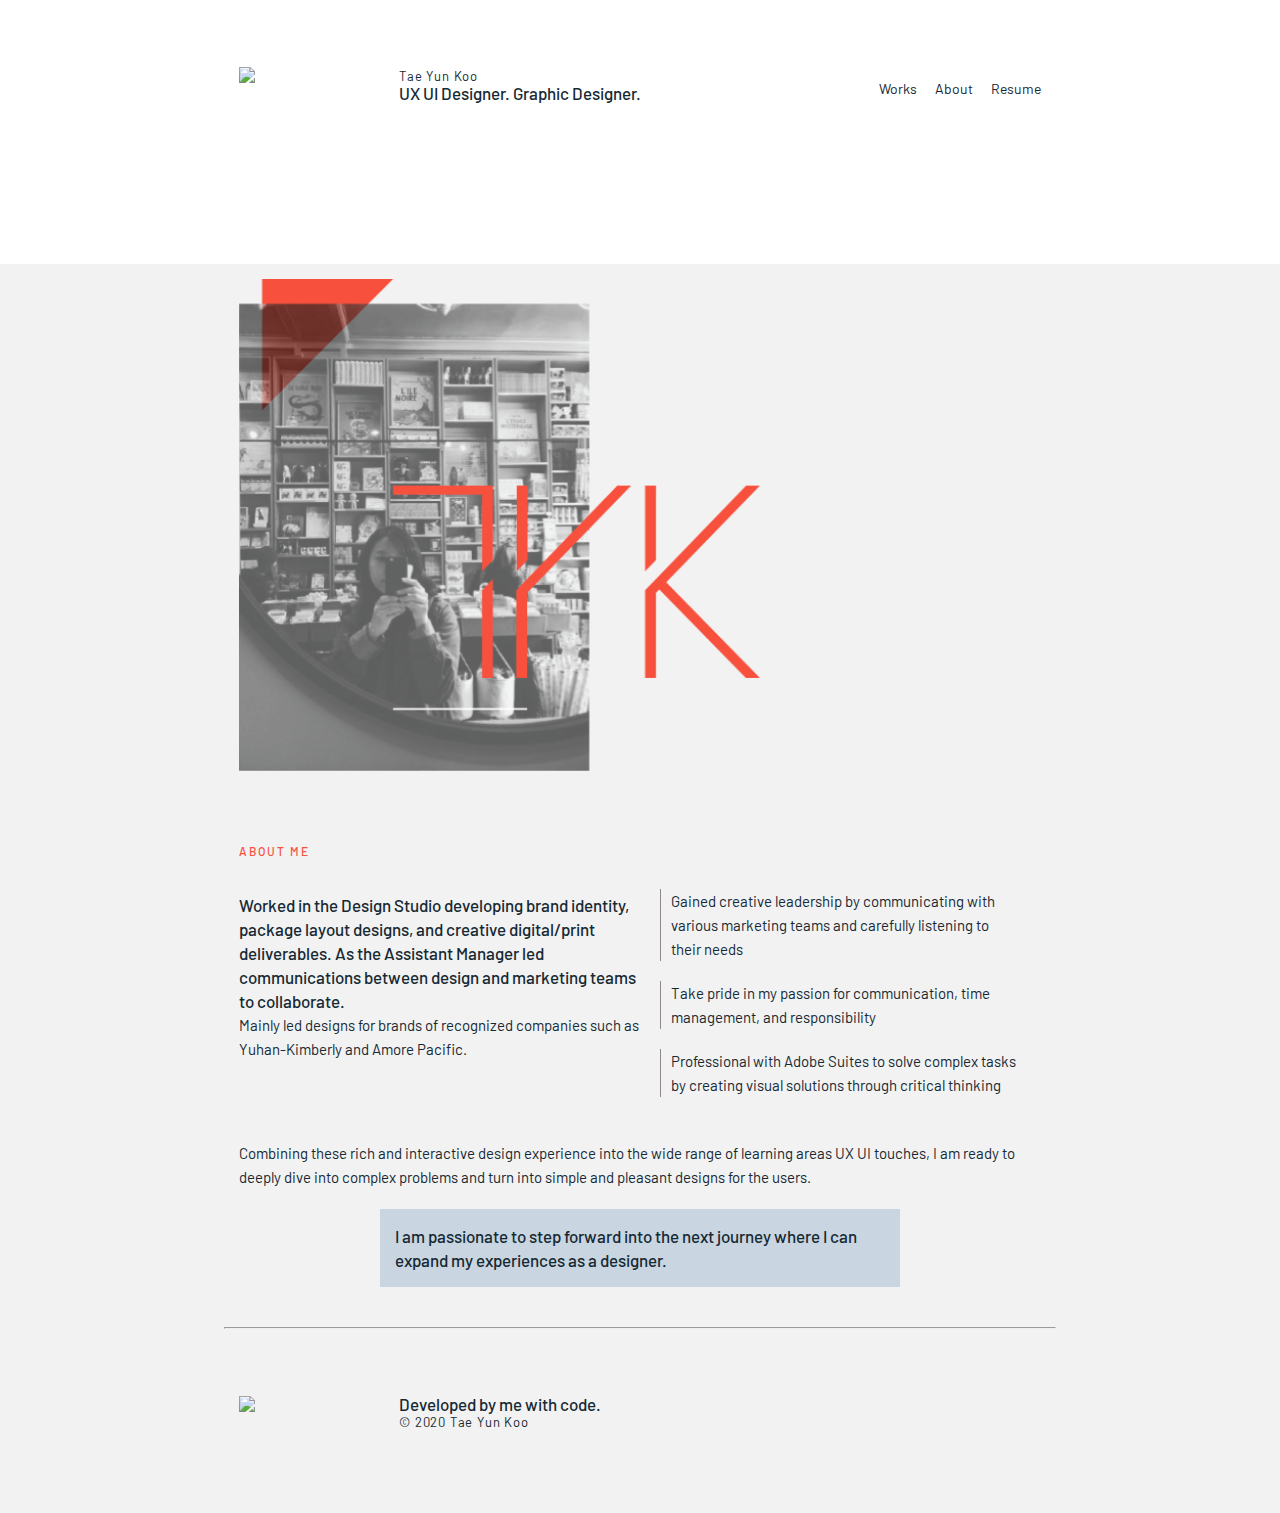
==== commit 1197e869: "Add background to About page" ====
--- a/about.html
+++ b/about.html
@@ -10,8 +10,10 @@
 </head>
 
 <body>
+  <!--Background-->
+  <div class="background"> </div>
 
-
+  
   <!--Navigation Grid-->
   <section id="navigationGrid">
     <div id="logo">
@@ -35,20 +37,25 @@
   <!--About-->
   <div class="sectionText">
     <h2>A collaborative User Experience and User Interface Designer with strong background of 10+ years in Graphic
-      Design
+      Design &mdash;
     </h2>
-    <img src="img/GeorgiaTech_grad1.png" style="width:100%">
+    <img src="img/TaeYunKoo_pic.png" width="65%">
+  </div>
 
+  <div class="sectionTitle">ABOUT ME
+  </div>
+
+  <div class="sectionText">
     <div class="row">
       <div class="column">
         <br>
         <h3>
           Worked in the Design Studio developing brand identity, package layout designs, and
-          creative digital/print deliverables. As the Assistant Manager led communications
-          between design and marketing teams to collaborate. Mainly led designs for brands of
-          recognized companies such as Yuhan-Kimberly and Amore Pacific.
+          creative digital/print deliverables. As the Assistant Manager led communications between design and marketing
+          teams to collaborate.
+        </h3>
+        Mainly led designs for brands of recognized companies such as Yuhan-Kimberly and Amore Pacific.
       </div>
-      </h3>
       <div class="column">
         <div>Gained creative leadership by communicating with various marketing teams and carefully listening to their
           needs
@@ -60,36 +67,41 @@
         </div>
       </div>
     </div>
-
+    <br>
     Combining these rich and interactive design experience into the wide range of learning areas UX UI touches,
     I am ready to deeply dive into complex problems and turn into simple and pleasant designs for the users.
 
     <div class="grid-container">
       <div>
-        <h4>I AM PASSIONATE TO STEP FORWARD INTO THE NEXT JOURNEY WHERE I CAN EXPAND MY EXPERIENCES AS A DESIGNER.
-        </h4>
+        <h3>I am passionate to step forward into the next journey where I can expand my experiences as a designer.
+        </h3>
       </div>
     </div>
-    <br>
+
 
   </div>
 
 
   <!--Footer-->
+  <hr class="line2">
+
   <section id="navigationGrid">
     <div id="logo">
       <a href="https://www.taeyunkoo.com"><img src="img/taeyunkoo_logo.png"></a>
     </div>
     <div id="name">
-      <h3>© Tae Yun Koo</h3>
-      <h4>Developed by me with code.</h4>
+      <h3>Developed by me with code.</h3>
+      <h4>&copy; 2020 Tae Yun Koo</h4>
     </div>
     <div id="icons">
-      <ul>
-        <li><a class="cool-link" href="https://www.linkedin.com/in/tae-yun-koo-7aa41a168/">LinkedIn</a></li>
-        <li><a class="cool-link" href="mailto:kooty02@gmail.com">Email</a></li>
-      </ul>
+      <a href="https://www.linkedin.com/in/taeyunkoo/" class="socialIcon"><i class="fab fa-linkedin"></i></a>
+      <a href="mailto:kooty02@gmail.com" class="socialIcon"><i class="fas fa-envelope-square"></i></a>
     </div>
   </section>
 
+
+  <script src="https://kit.fontawesome.com/f4770c6b02.js" crossorigin="anonymous"></script>
+
+</body>
+
 </html>--- a/css/style.css
+++ b/css/style.css
@@ -1,9 +1,12 @@
 body {
   font-family: 'Barlow', sans-serif;
   color: #162933;
-  margin: 0% 12%;
+  padding: 0% 12%;
+  margin: 0 auto;
+  max-width: 1140px;
   background-color: #F2F2F2;
 }
+
 
 /* Typography CSS */
 h1 {
@@ -22,10 +25,6 @@
   font-weight: 500;
   margin: 0%;
 }
-h15 {
-font-size: 15px;
-font-weight: 500;
-}
 h4 {
   font-size: 13px;
   font-weight: 400;
@@ -37,6 +36,7 @@
   font-size: 12px;
   font-weight: 500;
   letter-spacing: 2px;
+  margin-top: 10px;
 }
 h6 {
   font-size: 12px;
@@ -80,7 +80,8 @@
 }
 
 hr.thinLine {
-  border: 1px solid #918888;
+  border: 0.5px solid #918888;
+  margin: 10px 0px;
 }
 
 /* List Style */
@@ -105,15 +106,10 @@
 /* Background */
 .background {
   position: absolute;
-  width: 100%;
+  width: 200%;
   height: 300px;
   background-color: white;
-  margin: -8% -12%;
-}
-
-/* About Me */
-.aboutMe {
-position: relative;
+  margin: -8% -100%;
 }
 
 /* Navigation */
@@ -152,7 +148,7 @@
 }
 
 #logo img {
-  height: 35px;
+  height: 32px;
 }
 
 
@@ -178,80 +174,6 @@
   width: 100%;
   transition: width .3s;
 }
-
-/*
-
-#categoryGrid {
-  position: relative;
-  z-index: 100;
-  margin: 0px 5%;
-  display: grid;
-  grid-column-gap: 25px;
-  grid-template-rows: 120px 240px 200px 200px;
-  grid-template-columns: 1fr 1fr 1fr;
-  grid-template-areas:
-  "empty role role"
-  "empty words1 words2"
-  "experience education skills"
-  "experience education skills";
-}
-
-#picture {
-  grid-area: picture;
-}
-#role {
-  grid-area: role;
-}
-#words1 {
-  grid-area: words1;
-  line-height: 24px;
-}
-#words2 {
-  grid-area: words2;
-  line-height: 24px;
-}
-#empty {
-  grid-area: empty;
-}
-#experience {
-  grid-area: experience;
-}
-#education {
-  grid-area: education;
-}
-#skills {
-  grid-area: skills;
-}
-#contact {
-  grid-area: contact;
-}
-
-.categoryGridArea {
-  background-repeat: no-repeat;
-  margin: 0px;
-  display: grid;
-  align-content: top;
-}
-
-.categoryGridArea2 {
-  margin: 80px 0px 0px 0px;
-  display: grid;
-  align-content: top;
-}
-
-.categoryGridArea3 {
-  margin: 0px 0px 0px -160px; 
-  display: grid;
-  align-content: end;
-}
-
-.categoryGridArea4 {
-  background-repeat: no-repeat;
-  margin: -90px 0px 0px 0px;
-  display: grid;
-  align-content: top;
-} 
-*/
 
 
 /* Portfolio Elements */
@@ -571,24 +493,12 @@
 }
 
 .sectionText img {
-  margin-top: 15px;
-  margin-bottom: 20px;
-}
-
-
-/*
-#caseBorder {
-  margin-top: 10px;
-  margin-bottom: 10px;
-  border: 1px solid #b3b3b3;
-}
-*/
+  margin-top: 20px;
+  margin-bottom: 25px;
+}
 
 #caseShadow {
-  margin-top: 10px;
-  margin-bottom: 10px;
-  /*border: 1px solid #b3b3b3;*/
-  box-shadow: 5px 5px 15px rgba(0, 0, 0, 0.2);
+  box-shadow: 3px 3px 30px rgba(0, 0, 0, 0.2);
 }
 
 .gifVideo {
@@ -661,22 +571,6 @@
   background-color: #C9D6E1;
 }
 
-.grid-container2 {
-  display: grid;
-  grid-template-columns: 1fr 1fr;
-  grid-template-rows: 200px;
-  grid-gap: 20px;
-  margin-top: 10px;
-  grid-template-areas:
-  "box1 box2";
-}
-
-.grid-container2 > div {
-  margin-bottom: 12px;
-  object-fit: cover;
-  box-align: center;
-}
-
 * {
   box-sizing: border-box;
 }
@@ -693,7 +587,7 @@
 .column > div {
   margin: 20px;
   padding-left: 10px;
-  border-left: 1px solid #918888;
+  border-left: 0.8px solid #918888;
 }
 
 .row::after {
@@ -800,15 +694,40 @@
   h3 {
     font-size: 15px;
     font-weight: 500;
-    margin: 0%;
+    margin: -3px 0px;;
   }
   
   h4 {
     font-size: 12.5px;
-    font-weight: 400;
-    line-height: 18px;
-    letter-spacing: 0.8px;
-    margin: 0px 0px 10px 0px;
+    line-height: 16px;
+    letter-spacing: 0.6px;
+    margin: 0px 0px 5px 0px;
+  }
+
+  .background {
+    height: 150px;
+  }
+
+  hr.line {
+    border: 1px solid #14242C;
+    margin: 6% 15px;
+  }
+
+  .sectionTitle {
+    margin-top: 30px;
+  }
+
+  .sectionText {
+    margin-bottom: 0px;
+  }
+
+  .sectionText img {
+    margin-top: 10px;
+    margin-bottom: 10px;
+  }
+
+  #caseShadow {
+    box-shadow: 2px 2px 20px rgba(0, 0, 0, 0.15);
   }
 
   .projectCategory {
@@ -821,7 +740,8 @@
   }
 
   .projectTitle {
-    font-size: 38px;
+    font-size: 36px;
+    line-height: 48px;
   }
   .projectTitleSmall {
     font-size: 28px;
@@ -886,8 +806,9 @@
 }
 
 #caseGrid {
-  grid-template-rows: 80px 180px;
+  grid-template-rows: 100px 180px;
   grid-template-columns: 1fr;
+  grid-gap: 20px;
   grid-template-areas:
   "overview1"
   "overview2";
@@ -897,18 +818,6 @@
   display: grid;
   grid-template-columns: 1fr;
   grid-gap: 10px;
-  margin: 15px 5px;
-}
-
-.grid-container2 {
-  display: grid;
-  grid-template-columns: 1fr;
-  grid-template-rows: 250px;
-  grid-gap: 20px;
-  margin-top: 10px;
-  grid-template-areas:
-  "box1"
-  "box2";
 }
 
 .column {
@@ -918,7 +827,7 @@
 .column > div {
   margin: 15px 0px;
   padding-left: 10px;
-  border-left: 1px solid #918888;
+  border-left: 0.8px solid #918888;
 }
 
 
